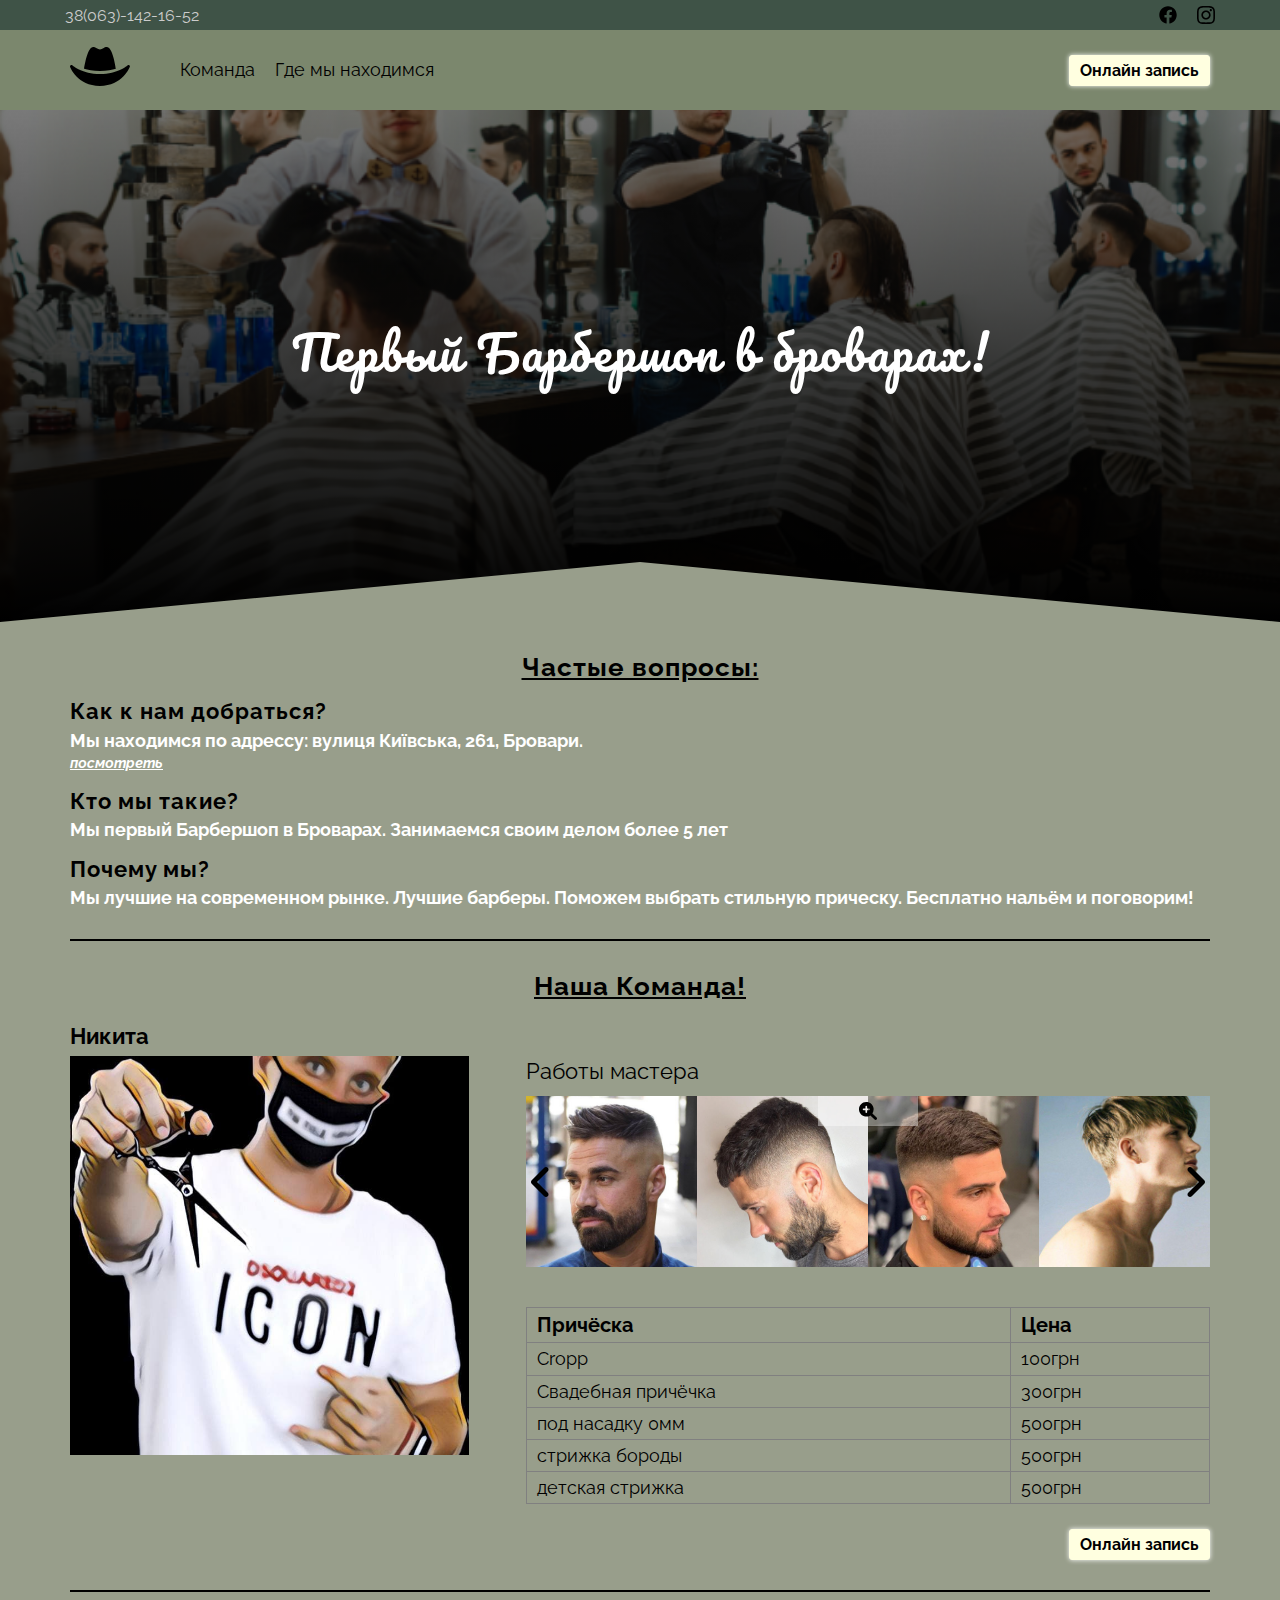
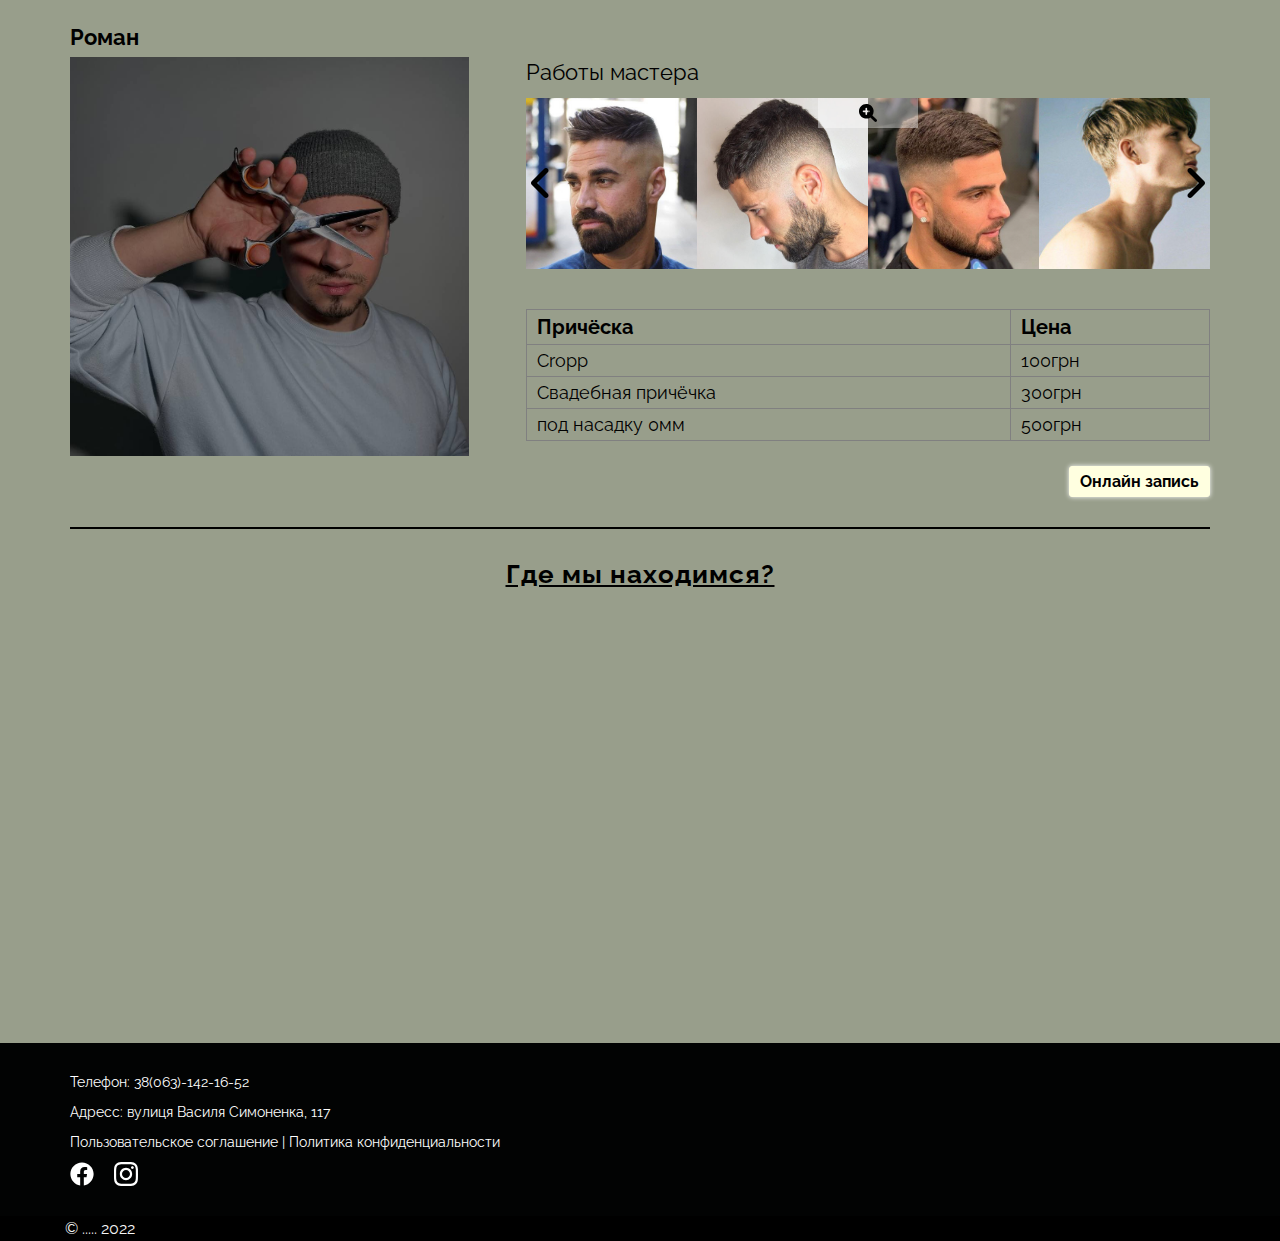
==== index.html @ 124d281d "first commit" ====
<!DOCTYPE html>
<html lang="en">

<head>
    <meta charset="UTF-8">
    <meta http-equiv="X-UA-Compatible" content="IE=edge">
    <meta name="viewport" content="width=device-width, initial-scale=1.0">
    <link rel="stylesheet" href="css/styles.css">
    <link rel="stylesheet" href="css/jquery.magnific-popup.css">
    <title>Art.Barbershop</title>

    <link rel="apple-touch-icon" sizes="180x180" href="./apple-touch-icon.png">
    <link rel="icon" type="image/png" sizes="32x32" href="./favicon-32x32.png">
    <link rel="icon" type="image/png" sizes="16x16" href="./favicon-16x16.png">
    <link rel="manifest" href="./site.webmanifest">
    <link rel="mask-icon" href="./safari-pinned-tab.svg" color="#5bbad5">
    <meta name="msapplication-TileColor" content="#da532c">
    <meta name="theme-color" content="#ffffff">

</head>

<body>
    <div class="header__contacts">
        <div class="header__contacts-wrapper">

            <a class="tel__data"></a>

            <div class="header__socials">
                <a href="">
                    <svg xmlns="http://www.w3.org/2000/svg" viewBox="0 0 512 512"><!--! Font Awesome Pro 6.0.0 by @fontawesome - https://fontawesome.com License - https://fontawesome.com/license (Commercial License) Copyright 2022 Fonticons, Inc. --><path d="M504 256C504 119 393 8 256 8S8 119 8 256c0 123.78 90.69 226.38 209.25 245V327.69h-63V256h63v-54.64c0-62.15 37-96.48 93.67-96.48 27.14 0 55.52 4.84 55.52 4.84v61h-31.28c-30.8 0-40.41 19.12-40.41 38.73V256h68.78l-11 71.69h-57.78V501C413.31 482.38 504 379.78 504 256z"/></svg>
                </a>
                <a href="https://www.instagram.com/art.barbersh0p/">
                    <svg xmlns="http://www.w3.org/2000/svg" width="24" height="24" viewBox="0 0 24 24"><path d="M12 2.163c3.204 0 3.584.012 4.85.07 3.252.148 4.771 1.691 4.919 4.919.058 1.265.069 1.645.069 4.849 0 3.205-.012 3.584-.069 4.849-.149 3.225-1.664 4.771-4.919 4.919-1.266.058-1.644.07-4.85.07-3.204 0-3.584-.012-4.849-.07-3.26-.149-4.771-1.699-4.919-4.92-.058-1.265-.07-1.644-.07-4.849 0-3.204.013-3.583.07-4.849.149-3.227 1.664-4.771 4.919-4.919 1.266-.057 1.645-.069 4.849-.069zm0-2.163c-3.259 0-3.667.014-4.947.072-4.358.2-6.78 2.618-6.98 6.98-.059 1.281-.073 1.689-.073 4.948 0 3.259.014 3.668.072 4.948.2 4.358 2.618 6.78 6.98 6.98 1.281.058 1.689.072 4.948.072 3.259 0 3.668-.014 4.948-.072 4.354-.2 6.782-2.618 6.979-6.98.059-1.28.073-1.689.073-4.948 0-3.259-.014-3.667-.072-4.947-.196-4.354-2.617-6.78-6.979-6.98-1.281-.059-1.69-.073-4.949-.073zm0 5.838c-3.403 0-6.162 2.759-6.162 6.162s2.759 6.163 6.162 6.163 6.162-2.759 6.162-6.163c0-3.403-2.759-6.162-6.162-6.162zm0 10.162c-2.209 0-4-1.79-4-4 0-2.209 1.791-4 4-4s4 1.791 4 4c0 2.21-1.791 4-4 4zm6.406-11.845c-.796 0-1.441.645-1.441 1.44s.645 1.44 1.441 1.44c.795 0 1.439-.645 1.439-1.44s-.644-1.44-1.439-1.44z"/></svg>
                </a>
            </div>
        </div>
    </div>
    <header class="header">
        <div class="header__wrapper container">
            <a class="header__logo" href="#top">
                <svg xmlns="http://www.w3.org/2000/svg" viewBox="0 0 640 512">
    <!--! Font Awesome Pro 6.0.0 by @fontawesome - https://fontawesome.com License - https://fontawesome.com/license (Commercial License) Copyright 2022 Fonticons, Inc. -->
    <path d="M489.1 264.9C480.5 207.5 450.5 32 392.3 32c-14 0-26.58 5.875-37.08 14c-20.75 15.87-49.62 15.87-70.5 0C274.2 38 261.7 32 247.7 32c-58.25 0-88.27 175.5-97.77 232.9C188.7 277.5 243.7 288 319.1 288S451.2 277.5 489.1 264.9zM632.9 227.7c-6.125-4.125-14.2-3.51-19.7 1.49c-1 .875-101.3 90.77-293.1 90.77c-190.9 0-292.2-89.99-293.2-90.86c-5.5-4.875-13.71-5.508-19.71-1.383c-6.125 4.125-8.587 11.89-6.087 18.77C1.749 248.5 78.37 448 319.1 448s318.2-199.5 318.1-201.5C641.5 239.6 639 231.9 632.9 227.7z" />
</svg>
            </a>
            <div class="header__burger">
                <span></span>
                <span></span>
                <span></span>
            </div>
            <div class="header__menu">
                <ul class="header__list">
                    <li><a class="header__link" href="#team">Команда</a></li>
                    <li><a class="header__link" href="#where">Где мы находимся</a></li>
                </div>
                </ul>
            <div class="header__button">
                <a href="https://b160618.yclients.com/company/166178/menu?o=" class="book">Онлайн запись</a> 
            </div>
        </div>
    </header>
    <main class="main">

        <section id="top" class="hero">
            <h1 class="main-title">Первый Барбершоп в броварах!
            </h1>

            <div class="triangle"> </div>
        </section>

        <div class="content container">

            <section class="info">
                    <div class="title">Частые вопросы:</div>
                    
                    <span class="info__item">
                        <h2>Как к нам добраться?</h2>
                        <h3>Мы находимся по адрессу: вулиця Київська, 261, Бровари.<br><a href="#where">посмотреть</a></h3>
                    </span> 

                    <span class="info__item">
                        <h2>Кто мы такие?</h2>
                        <h3>Мы первый Барбершоп в Броварах. Занимаемся своим делом более 5 лет</h3>
                    </span>

                    <span class="info__item">
                        <h2>Почему мы?</h2>
                        <h3>Мы лучшие на современном рынке. Лучшие барберы. Поможем выбрать стильную прическу. Бесплатно нальём и поговорим!</h3>
                    </span>

            </section>
            
            <section id="team" class="service">
                <div class="title">Наша Команда!</div>
                <div class="service__wrapper">

                    <div class="staff">
                        <div class="staff__name">Никита</div>
                        <div class="staff__info">
                            <div class="staff__photo">
                                <img src="img/staff/staff2/staff2.jpg" alt="">
                            </div>    

                            <div class="staff__flexwrap">

                                <div class="slider" >
                                    <div class="slider__title">
                                        Работы мастера
                                    </div>
                                    <div class="slider__wrapper">

                                        <div class="slider__content">
            
                                            <div class="slider__item">
                                                <div class="slider__img">
                                                    <img src="img/staff/staff1/port/p1.jpg" alt="">
                                                </div>
                                            </div>
                                            <div class="slider__item">
                                                <div class="slider__img">
                                                    <img src="img/staff/staff1/port/p2.jpg" alt="">
                                                </div>
                                            </div>
                                            <div class="slider__item">
                                                <div class="slider__img">
                                                    <img src="img/staff/staff1/port/p3.jpg" alt="">
                                                </div>
                                            </div>
                                            <div class="slider__item">
                                                <div class="slider__img">
                                                    <img src="img/staff/staff1/port/p4.jpg" alt="">
                                                </div>
                                            </div>
                                            <div class="slider__item">
                                                <div class="slider__img">
                                                    <img src="img/staff/staff1/port/p5.jpg" alt="">
                                                </div>
                                            </div>
                                            <div class="slider__item">
                                                <div class="slider__img">
                                                    <img src="img/staff/staff1/port/p6.jpg" alt="">
                                                </div>
                                            </div>
                                            
                                        </div>
                                      
                                        
                                        <div class="img__toShow">
                                            <a class="img-popup1" href="img/staff/staff1/port/p2.jpg" alt=""> 
                                            <a class="img-popup1" href="img/staff/staff1/port/p3.jpg" alt=""> 
                                            <a class="img-popup1" href="img/staff/staff1/port/p4.jpg" alt=""> 
                                            <a class="img-popup1" href="img/staff/staff1/port/p5.jpg" alt=""> 
                                            <a class="img-popup1" href="img/staff/staff1/port/p6.jpg" alt="">
                                            <a class="image-plus img-popup1" href="img/staff/staff1/port/p1.jpg">
                                                <svg xmlns="http://www.w3.org/2000/svg" viewBox="0 0 512 512"><path d="M500.3 443.7l-119.7-119.7c27.22-40.41 40.65-90.9 33.46-144.7c-12.23-91.55-87.28-166-178.9-177.6c-136.2-17.24-250.7 97.28-233.4 233.4c11.6 91.64 86.07 166.7 177.6 178.9c53.81 7.191 104.3-6.235 144.7-33.46l119.7 119.7c15.62 15.62 40.95 15.62 56.57 .0003C515.9 484.7 515.9 459.3 500.3 443.7zM288 232H231.1V288c0 13.26-10.74 24-23.1 24C194.7 312 184 301.3 184 288V232H127.1C114.7 232 104 221.3 104 208s10.74-24 23.1-24H184V128c0-13.26 10.74-24 23.1-24S231.1 114.7 231.1 128v56h56C301.3 184 312 194.7 312 208S301.3 232 288 232z"/></svg>
                                            </a>
                                        </div>
                                    </div>

                                </div>

                                <table border="1" class="staff__price">
                                    <tr>
                                        <th>Причёска</th>
                                        <th>Цена</th>
                                    </tr>
                                    <tr>
                                        <td>Cropp</td><td>100грн</td>
                                    </tr>
                                    <tr>
                                        <td>Свадебная причёчка</td><td>300грн</td>
                                    </tr>
                                    <tr>
                                        <td>под насадку 0мм</td><td>500грн</td>
                                    </tr>
                                    <tr>
                                        <td>стрижка бороды</td><td>500грн</td>
                                    </tr>
                                    <tr>
                                        <td>детская стрижка</td><td>500грн</td>
                                    </tr>
               
                                </table>

                                <div class="staff__book">
                                    <a href="https://b160618.yclients.com/company/166178/menu?o=" class="book">Онлайн запись</a>
                                </div>
                            </div>

                        </div>
                        
                    </div>

                    <div class="staff">
                        <div class="staff__name">Роман</div>
                        <div class="staff__info">
                            <div class="staff__photo">
                                <img src="img/staff/staff1/staff1.jpg" alt="">
                            </div>    

                            <div class="staff__flexwrap">

                                <div class="slider" >
                                    <div class="slider__title">
                                        Работы мастера
                                    </div>
                                    <div class="slider__wrapper">
                                        <div class="slider__content">
            
                                            <div class="slider__item">
                                                <div class="slider__img">
                                                    <img src="img/staff/staff1/port/p1.jpg" alt="">
                                                </div>
                                            </div>
                                            <div class="slider__item">
                                                <div class="slider__img">
                                                    <img src="img/staff/staff1/port/p2.jpg" alt="">
                                                </div>
                                            </div>
                                            <div class="slider__item">
                                                <div class="slider__img">
                                                    <img src="img/staff/staff1/port/p3.jpg" alt="">
                                                </div>
                                            </div>
                                            <div class="slider__item">
                                                <div class="slider__img">
                                                    <img src="img/staff/staff1/port/p4.jpg" alt="">
                                                </div>
                                            </div>
                                            <div class="slider__item">
                                                <div class="slider__img">
                                                    <img src="img/staff/staff1/port/p5.jpg" alt="">
                                                </div>
                                            </div>
                                            <div class="slider__item">
                                                <div class="slider__img">
                                                    <img src="img/staff/staff1/port/p6.jpg" alt="">
                                                </div>
                                            </div>
                                            
                                        </div>
                                      
                                        
                                        <div class="img__toShow">
                                            <a class="img-popup1" href="img/staff/staff1/port/p2.jpg" alt=""> 
                                            <a class="img-popup1" href="img/staff/staff1/port/p3.jpg" alt=""> 
                                            <a class="img-popup1" href="img/staff/staff1/port/p4.jpg" alt=""> 
                                             <a class="img-popup1" href="img/staff/staff1/port/p5.jpg" alt=""> 
                                            <a class="img-popup1" href="img/staff/staff1/port/p6.jpg" alt="">
                                            <a class="image-plus img-popup1" href="img/staff/staff1/port/p1.jpg">
                                                <svg xmlns="http://www.w3.org/2000/svg" viewBox="0 0 512 512"><path d="M500.3 443.7l-119.7-119.7c27.22-40.41 40.65-90.9 33.46-144.7c-12.23-91.55-87.28-166-178.9-177.6c-136.2-17.24-250.7 97.28-233.4 233.4c11.6 91.64 86.07 166.7 177.6 178.9c53.81 7.191 104.3-6.235 144.7-33.46l119.7 119.7c15.62 15.62 40.95 15.62 56.57 .0003C515.9 484.7 515.9 459.3 500.3 443.7zM288 232H231.1V288c0 13.26-10.74 24-23.1 24C194.7 312 184 301.3 184 288V232H127.1C114.7 232 104 221.3 104 208s10.74-24 23.1-24H184V128c0-13.26 10.74-24 23.1-24S231.1 114.7 231.1 128v56h56C301.3 184 312 194.7 312 208S301.3 232 288 232z"/></svg>
                                            </a>
                                        </div>
                                    </div>

                                </div>

                                <table border="1" class="staff__price">
                                    <tr>
                                        <th>Причёска</th>
                                        <th>Цена</th>
                                    </tr>
                                    <tr>
                                        <td>Cropp</td><td>100грн</td>
                                    </tr>
                                    <tr>
                                        <td>Свадебная причёчка</td><td>300грн</td>
                                    </tr>
                                    <tr>
                                        <td>под насадку 0мм</td><td>500грн</td>
                                    </tr>
               
                                </table>

                                <div class="staff__book">
                                    <a href="https://b160618.yclients.com/company/166178/menu?o=" class="book">Онлайн запись</a>
                                </div>
                            </div>

                        </div>
                        
                    </div>
                    
                </div>
            </section>

            <section id="where" class="where">
                <div class="title">Где мы находимся?</div>
                <iframe class="map" width="600" referrerpolicy="no-referrer-when-downgrade" <iframe src="https://www.google.com/maps/embed?pb=!1m18!1m12!1m3!1d4266.232907486166!2d30.784558603222465!3d50.520827360868765!2m3!1f0!2f0!3f0!3m2!1i1024!2i768!4f13.1!3m3!1m2!1s0x40d4d975141e07f9%3A0xaba0623f4d56b427!2z0YPQuy4g0KHQuNC80L7QvdC10L3QutCwLCAxMTcsINCR0YDQvtCy0LDRgNGLLCDQmtC40LXQstGB0LrQsNGPINC-0LHQu9Cw0YHRgtGMLCAwNzQwMA!5e0!3m2!1sru!2sua!4v1654946961502!5m2!1sru!2sua"></iframe>
            </section>
      
        </div>
    </main>
    <footer class="footer">
        <div class="container footer__wrapper">
            <p>Телефон: <a class="tel__data"></a></p>
            <p>Адресс: вулиця Василя Симоненка, 117</p>
            <p><a href="">Пользовательское соглашение</a> | <a href="">Политика конфиденциальности</a></p>
            <div class="footer__socials">
                <a href="">
                    <svg xmlns="http://www.w3.org/2000/svg" viewBox="0 0 512 512"><path d="M504 256C504 119 393 8 256 8S8 119 8 256c0 123.78 90.69 226.38 209.25 245V327.69h-63V256h63v-54.64c0-62.15 37-96.48 93.67-96.48 27.14 0 55.52 4.84 55.52 4.84v61h-31.28c-30.8 0-40.41 19.12-40.41 38.73V256h68.78l-11 71.69h-57.78V501C413.31 482.38 504 379.78 504 256z"/></svg>
                </a>
                <a href="https://www.instagram.com/art.barbersh0p/">
                    <svg xmlns="http://www.w3.org/2000/svg" width="24" height="24" viewBox="0 0 24 24"><path d="M12 2.163c3.204 0 3.584.012 4.85.07 3.252.148 4.771 1.691 4.919 4.919.058 1.265.069 1.645.069 4.849 0 3.205-.012 3.584-.069 4.849-.149 3.225-1.664 4.771-4.919 4.919-1.266.058-1.644.07-4.85.07-3.204 0-3.584-.012-4.849-.07-3.26-.149-4.771-1.699-4.919-4.92-.058-1.265-.07-1.644-.07-4.849 0-3.204.013-3.583.07-4.849.149-3.227 1.664-4.771 4.919-4.919 1.266-.057 1.645-.069 4.849-.069zm0-2.163c-3.259 0-3.667.014-4.947.072-4.358.2-6.78 2.618-6.98 6.98-.059 1.281-.073 1.689-.073 4.948 0 3.259.014 3.668.072 4.948.2 4.358 2.618 6.78 6.98 6.98 1.281.058 1.689.072 4.948.072 3.259 0 3.668-.014 4.948-.072 4.354-.2 6.782-2.618 6.979-6.98.059-1.28.073-1.689.073-4.948 0-3.259-.014-3.667-.072-4.947-.196-4.354-2.617-6.78-6.979-6.98-1.281-.059-1.69-.073-4.949-.073zm0 5.838c-3.403 0-6.162 2.759-6.162 6.162s2.759 6.163 6.162 6.163 6.162-2.759 6.162-6.163c0-3.403-2.759-6.162-6.162-6.162zm0 10.162c-2.209 0-4-1.79-4-4 0-2.209 1.791-4 4-4s4 1.791 4 4c0 2.21-1.791 4-4 4zm6.406-11.845c-.796 0-1.441.645-1.441 1.44s.645 1.44 1.441 1.44c.795 0 1.439-.645 1.439-1.44s-.644-1.44-1.439-1.44z"/></svg>
                </a>
            </div>
        </div>
    </footer>
    <div class="footer__copyright">
        <div class="footer__copyright-wrapper">
            <a>© ..... 2022</a>
        </div>
    </div>


    <script src="js/jquery.js"></script>
    <script src="js/jquery.mask.js"></script>
    <script src="js/jquery.magnific-popup.min.js"></script>
    <script src="js/scripts.js"></script>
    <script src="js/slick.min.js"></script>
</body>

</html>
---- css/styles.css ----
@import url(https://fonts.googleapis.com/css2?family=Raleway:ital,wght@0,400;0,500;0,600;0,700;1,400;1,500&family=Pacifico&display=swap);

* ::selection {
  background: var(--pr);
  color: black;
}

img::selection {
  background: transparent;
}

:root {
  --bg: #989e8b;
  --pr: black;
  --tt: #7b876d;
}

*,
*::before,
*::after {
  margin: 0;
  padding: 0;
  box-sizing: border-box;
  font-family: Raleway;
}

a,
a:hover {
  color: inherit;
  text-decoration: none;
}

ul,
ol {
  list-style: none;
}

.preload * {
  -webkit-transition: none !important;
  -o-transition: none !important;
  transition: none !important;
}

.container {
  padding: 0 15px;
}

.book {
  display: inline-block;
  border: 1px solid lightyellow;
  padding: 5px 10px;
  border-radius: 3px;
  font-size: 16px;
  font-weight: bold;
  background: lightyellow;
  box-shadow: 0 0 5px white;
  color: black;
  transition: all 0.2s ease-in-out;
}

.book:hover {
  box-shadow: 0 0 4px black;
  text-decoration: underline;
}

body {
  background: var(--bg);
  color: var(--pr);
}

/* HEADER */ /* HEADER */ /* HEADER */ /* HEADER */ /* HEADER */ /* HEADER */ /* HEADER */ /* HEADER */ /* HEADER */ /* HEADER */ /* HEADER */

.header__contacts {
  position: fixed;
  width: 100%;
  height: 25px;
  padding: 0 5px;

  top: 0;
  left: 0;
  background: #3f5347;
  color: #ccc;
  font-size: 16px;
  z-index: 3;
}

.header__contacts-wrapper {
  display: flex;
  height: 100%;
  align-items: center;
  justify-content: space-between;
}

.header__socials {
  display: flex;
  align-items: center;
  margin-left: auto;
}
.header__socials > *:not(:last-child) {
  margin-right: 20px;
}
.header__socials a {
  display: flex;
}
.header__socials svg {
  fill: var(--pr);
  width: 18px;
  height: 18px;
}

.header {
  position: fixed;
  width: 100%;
  height: 60px;
  top: 25px;
  left: 0;
  background: var(--tt);
  z-index: 2;
}
.header__wrapper {
  display: flex;
  position: relative;
  height: 100%;
  align-items: center;
}

/* header   logo */
.header__logo {
  z-index: 1;
  width: 60px;
}
.header__logo svg {
  transition: all 0.3s 0.2s;
}
.header__logo.burger-active svg {
  fill: var(--pr);
}

/* header   nav */

.header__list {
  padding: 50px 20px;
  display: flex;
  flex-direction: column;
  font-size: 18px;
}
.header__list li {
  margin-bottom: 10px;
}
.header__list li:not(:last-child) {
  margin-right: 10px;
}
.header__link {
  display: inline-block;
  margin-right: 10px;
  color: var(--pr);
}
.header__link:hover::after {
  width: 100%;
}
.header__link::after {
  content: "";
  display: block;
  width: 0;
  height: 1px;
  background-color: #000;
  -webkit-transition: all 0.2s ease 0s;
  -o-transition: all 0.2s ease 0s;
  transition: all 0.2s ease 0s;
}

/* header    burger */

.header__burger {
  display: -webkit-box;
  display: -ms-flexbox;
  display: flex;
  position: absolute;
  width: 36px;
  height: 36px;
  right: 10px;
  -webkit-box-pack: center;
  -ms-flex-pack: center;
  justify-content: center;
  -webkit-box-align: center;
  -ms-flex-align: center;
  align-items: center;
  -webkit-box-shadow: 0 0 3px rgba(0, 0, 0, 0.3);
  box-shadow: 0 0 3px rgba(0, 0, 0, 0.3);
  border-radius: 10px;
  background-color: rgba(0, 0, 0, 0.2);
  cursor: pointer;
  overflow: hidden;
  z-index: 3;
}
.header__burger span {
  position: absolute;
  width: 28px;
  height: 3px;
  background-color: #fff;
  border-radius: 4px;
  -webkit-transition: all 0.3s ease 0s;
  -o-transition: all 0.3s ease 0s;
  transition: all 0.3s ease 0s;
  left: 5px;
}
.header__burger span:nth-child(1) {
  -webkit-transform: translateY(-10px);
  -ms-transform: translateY(-10px);
  transform: translateY(-10px);
  width: 20px;
  left: 5px;
}
.header__burger.burger-active span:nth-child(1) {
  width: 35px;
  left: 1px;
  -webkit-transform: translateY(0) rotate(45deg);
  -ms-transform: translateY(0) rotate(45deg);
  transform: translateY(0) rotate(45deg);
  -webkit-transition-delay: 125ms;
  -o-transition-delay: 125ms;
  transition-delay: 125ms;
}
.header__burger span:nth-child(2) {
  -webkit-transform: translateY(10px);
  -ms-transform: translateY(10px);
  transform: translateY(10px);
  width: 15px;
  left: 5px;
}
.header__burger.burger-active span:nth-child(2) {
  width: 35px;
  -webkit-transform: translateY(0) rotate(315deg);
  -ms-transform: translateY(0) rotate(315deg);
  transform: translateY(0) rotate(315deg);
  -webkit-transition-delay: 0.25s;
  -o-transition-delay: 0.25s;
  transition-delay: 0.25s;
  left: 1px;
}
.header__burger.burger-active span:nth-child(3) {
  -webkit-transform: translateX(60px);
  -ms-transform: translateX(60px);
  transform: translateX(60px);
}
.header__menu {
  position: fixed;
  top: 0;
  left: -100%;
  width: 100%;
  height: 100%;
  background: var(--tt);
  padding: 60px 0 20px 0;
  -webkit-transition: all 0.3s ease 0.1s;
  -o-transition: all 0.3s ease 0.1s;
  transition: all 0.3s ease 0.1s;
}
.header__menu.burger-active {
  left: 0;
  overflow-y: auto;
}

/* header    button */
.header__button {
  z-index: 1;
  margin: 0 50px 0 auto;
}

/* main */ /* main */ /* main */ /* main */ /* main */ /* main */ /* main */ /* main */ /* main */ /* main */ /* main */

.main {
  margin-top: 85px;
}

/* Hero */ /* Hero */ /* Hero */ /* Hero */ /* Hero */ /* Hero */ /* Hero */ /* Hero */ /* Hero */ /* Hero */ /* Hero */

.hero {
  display: flex;
  position: relative;
  width: 100%;
  height: 50.78125vw;
  align-items: center;
  justify-content: center;

  background: linear-gradient(rgba(0, 0, 0, 0.2), rgba(0, 0, 0, 1.7)),
    url("../img/background-hd.png");
  background: -webkit-linear-gradient(rgba(0, 0, 0, 0.2), rgba(0, 0, 0, 1.7)),
    url("../img/background-hd.png");
  background-size: cover;

  -webkit-background-size: cover;
  -moz-background-size: cover;
  -o-background-size: cover;
  background-repeat: no-repeat;
  background-position: center center;

  text-align: center;
  vertical-align: middle;

  transform: translate3d(0, 0, 0);
  -webkit-transform: translate3d(0, 0, 0);
  -moz-transform: unset;
}

.main-title {
  vertical-align: middle;
  color: white;
  font-family: Pacifico;
  letter-spacing: 1px;
  font-weight: normal;
  margin-bottom: 30px;
}

.triangle {
  position: absolute;
  width: 0;
  height: 0;
  bottom: 0;
  left: 0;
  border: 0 solid transparent;
  border-bottom: 15px solid white;
  border-bottom-color: var(--bg);
}

/* info */ /* info */ /* info */ /* info */ /* info */ /* info */ /* info */ /* info */ /* info */ /* info */

.info {
  padding: 30px 0;
  line-height: 1.2;
  border-bottom: 2px solid #000;
}
.info .title {
  margin-bottom: 15px;
}

.info__item:not(:last-child) {
  display: inline-block;
  margin-bottom: 15px;
}

.info__item h2 {
  font-size: 22px;
  letter-spacing: 1px;
}
.info__item h3 {
  margin-top: 5px;
  font-size: 18px;
  color: white;
}
.info__item a {
  text-decoration: underline;
  font-size: 14px;
  font-style: italic;
}

/* service */ /* service */ /* service */ /* service */ /* service */ /* service */ /* service */ /* service */

.service {
  padding: 30px 0;
  border-bottom: 2px solid var(--pr);
}
.title {
  font-size: 26px;
  font-weight: bold;
  letter-spacing: 1px;
  text-align: center;
  text-decoration: underline;
}
.service__wrapper {
  margin-top: 20px;
}

/* service   staff */
.staff {
  display: flex;
  flex-direction: column;
}
.staff:not(:last-child) {
  padding-bottom: 30px;
  border-bottom: 2px solid var(--pr);
}
.staff:not(:first-child) {
  padding-top: 30px;
}

.staff__name {
  margin-bottom: 4px;
  font-size: 18px;
  font-weight: bold;
  line-height: 1.4;
}
.staff__info {
  display: flex;
  flex-direction: column;
}
.staff__photo {
  display: block;
  position: relative;
  overflow: hidden;
  width: 100%;
  height: 0;
  padding-bottom: 100%;
}
.staff__photo img {
  position: absolute;
  top: 0;
  left: 0;
  width: 100%;
  height: 100%;
  object-fit: cover;
}

.staff__price {
  margin: 15px 0 25px;
  width: 100%;
  line-height: 1.4;
  border-collapse: collapse;
}

td,
th {
  padding: 3px 10px;
}

th {
  text-align: left;
  font-size: 18px;
}

/* staff   button */

.staff__book {
  display: flex;
  justify-content: flex-end;
}

/* slider  */

.slider {
  margin-top: 20px;
}
.slider__title {
  display: inline-block;
  line-height: 1.4;
  margin-bottom: 5px;
}
.slider__wrapper {
  position: relative;
}
.img__toShow {
  position: absolute;
  width: 100%;
  top: 0;
}
.image-plus {
  display: flex;
  position: absolute;
  width: 80px;
  height: 30px;
  justify-content: center;
  align-items: center;
  top: 0;
  right: 0;
  color: darkred;
  background: rgba(255, 255, 255, 0.4);
}
.image-plus svg {
  width: 18px;
}

.slider__img {
  display: block;
  position: relative;
  overflow: hidden;
  width: 100%;
  padding-bottom: 100%;
}
.slider__img img {
  position: absolute;
  top: 0;
  left: 0;
  width: 100%;
  height: 100%;
  object-fit: cover;
}

.slider__content {
  position: relative;
}
.slick-list {
  overflow: hidden;
}
.slick-track {
  display: flex;
}

.slider .slick-arrow {
  position: absolute;
  border: none;
  top: 50%;
  transform: translateY(-50%);
  font-size: 0;
  z-index: 1;
}
.slider .slick-arrow.slick-prev {
  left: 5px;
  width: 20px;
  height: 40px;
  background: url("../img/angle.svg") 0 0 / 100% no-repeat;
}
.slider .slick-arrow.slick-next {
  right: 5px;
  width: 20px;
  height: 40px;
  background: url("../img/angle-right.svg") 0 0 / 100% no-repeat;
}

/* map */ /* map */ /* map */ /* map */ /* map */ /* map */ /* map */ /* map */ /* map */ /* map */ /* map */

.where {
  padding-top: 30px;
  padding-bottom: 30px;
}
.map {
  margin-top: 20px;
  width: 100%;
  height: 200px;
  border: none;
}

/* footer */

.footer {
  background: #020303;
  padding: 30px 0;
  color: white;
  line-height: 1.4;
  font-size: 14px;
}
.footer__wrapper > *:not(:last-child) {
  margin-bottom: 10px;
}

.footer__socials {
  display: flex;
  align-items: flex-start;
}

.footer__socials > *:not(:last-child) {
  margin-right: 20px;
}

.footer__socials a {
  display: flex;
  width: 24px;
}
.footer__socials svg {
  fill: white;
}

.footer__copyright {
  height: 25px;
  padding: 0 5px;
  background: #000;
  color: whitesmoke;
}
.footer__copyright-wrapper {
  display: flex;
  height: 100%;
  align-items: center;
}

.open-book-iframe {
  min-height: 60vh;
}

@media screen and (min-width: 481px) {
  .triangle {
    border-bottom-width: 30px;
  }
  .staff__photo {
    margin: 0 auto;
    width: 400px;
    padding-bottom: 400px;
  }
}

@media screen and (min-width: 769px) {
  .container {
    max-width: 1000px;
    margin: 0 auto;
  }

  .footer__copyright-wrapper,
  .header__contacts-wrapper {
    max-width: 1000px;
    margin: 0 auto;
    padding: 0 10px;
  }

  .header__burger {
    display: none;
  }
  .header__menu {
    position: relative;
    width: auto;
    left: auto;
    padding: 0;
    top: auto;
    height: auto;
    background: transparent;
  }
  .header__list {
    flex-direction: row;
    margin-left: 50px;
    padding: 0;
  }
  .header__list li {
    margin: 0;
  }
  .header__button {
    margin-left: auto;
    margin-right: 0;
  }

  .main-title {
    font-size: 28px;
  }
  .triangle {
    border-bottom-width: 60px;
  }

  .staff__info {
    flex-direction: row;
    justify-content: space-between;
  }
  .staff__photo {
    margin: 0;
    width: 35%;
    padding-bottom: 35%;
  }
  .staff__flexwrap {
    width: 60%;
  }
  .staff__price {
    margin-top: 40px;
  }

  .slider {
    margin: 0;
  }
  .slider__title {
    margin-top: 0px;
    margin-bottom: 10px;
  }
  .image-plus {
    width: 100px;
    left: 50%;
    transform: translateX(-50%);
  }

  .map {
    height: 300px;
  }
}

@media screen and (min-width: 1025px) {
  .header__contacts-wrapper,
  .footer__copyright-wrapper,
  .container {
    max-width: 1170px;
  }

  .header__contacts {
    height: 30px;
    font-size: 16px;
  }
  .header {
    top: 30px;
    height: 80px;
  }

  .main {
    margin-top: 110px;
  }

  .main-title {
    font-size: 36px;
  }

  .title {
    font-size: 26px;
  }

  th {
    font-size: 20px;
  }
  td {
    font-size: 18px;
  }

  .slider__title,
  .staff__name {
    font-size: 22px;
  }

  .map {
    height: 400px;
  }
}

@media screen and (min-width: 1201px) {
  .container {
    max-width: 1170px;
    margin: 0 auto;
  }
  .hero {
    height: 40vw;
  }
  .main-title {
    font-size: 48px;
  }
}
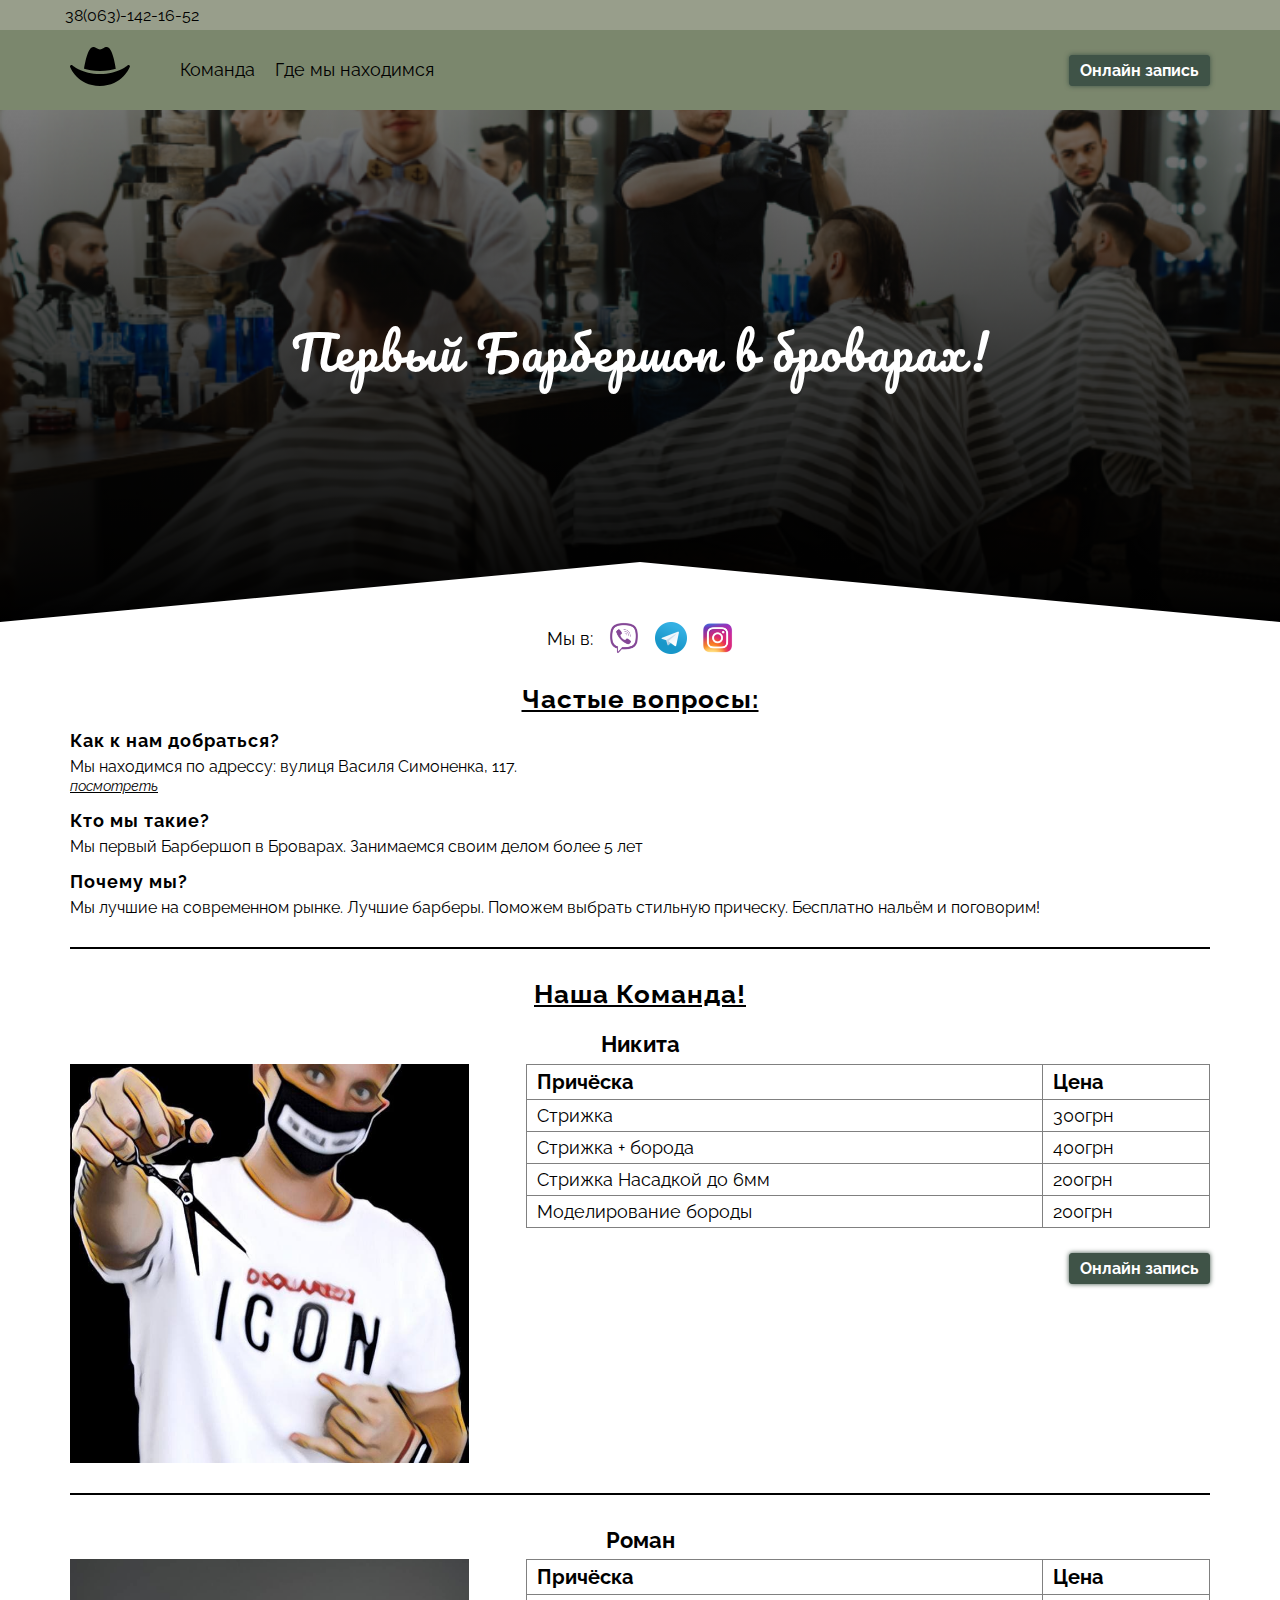
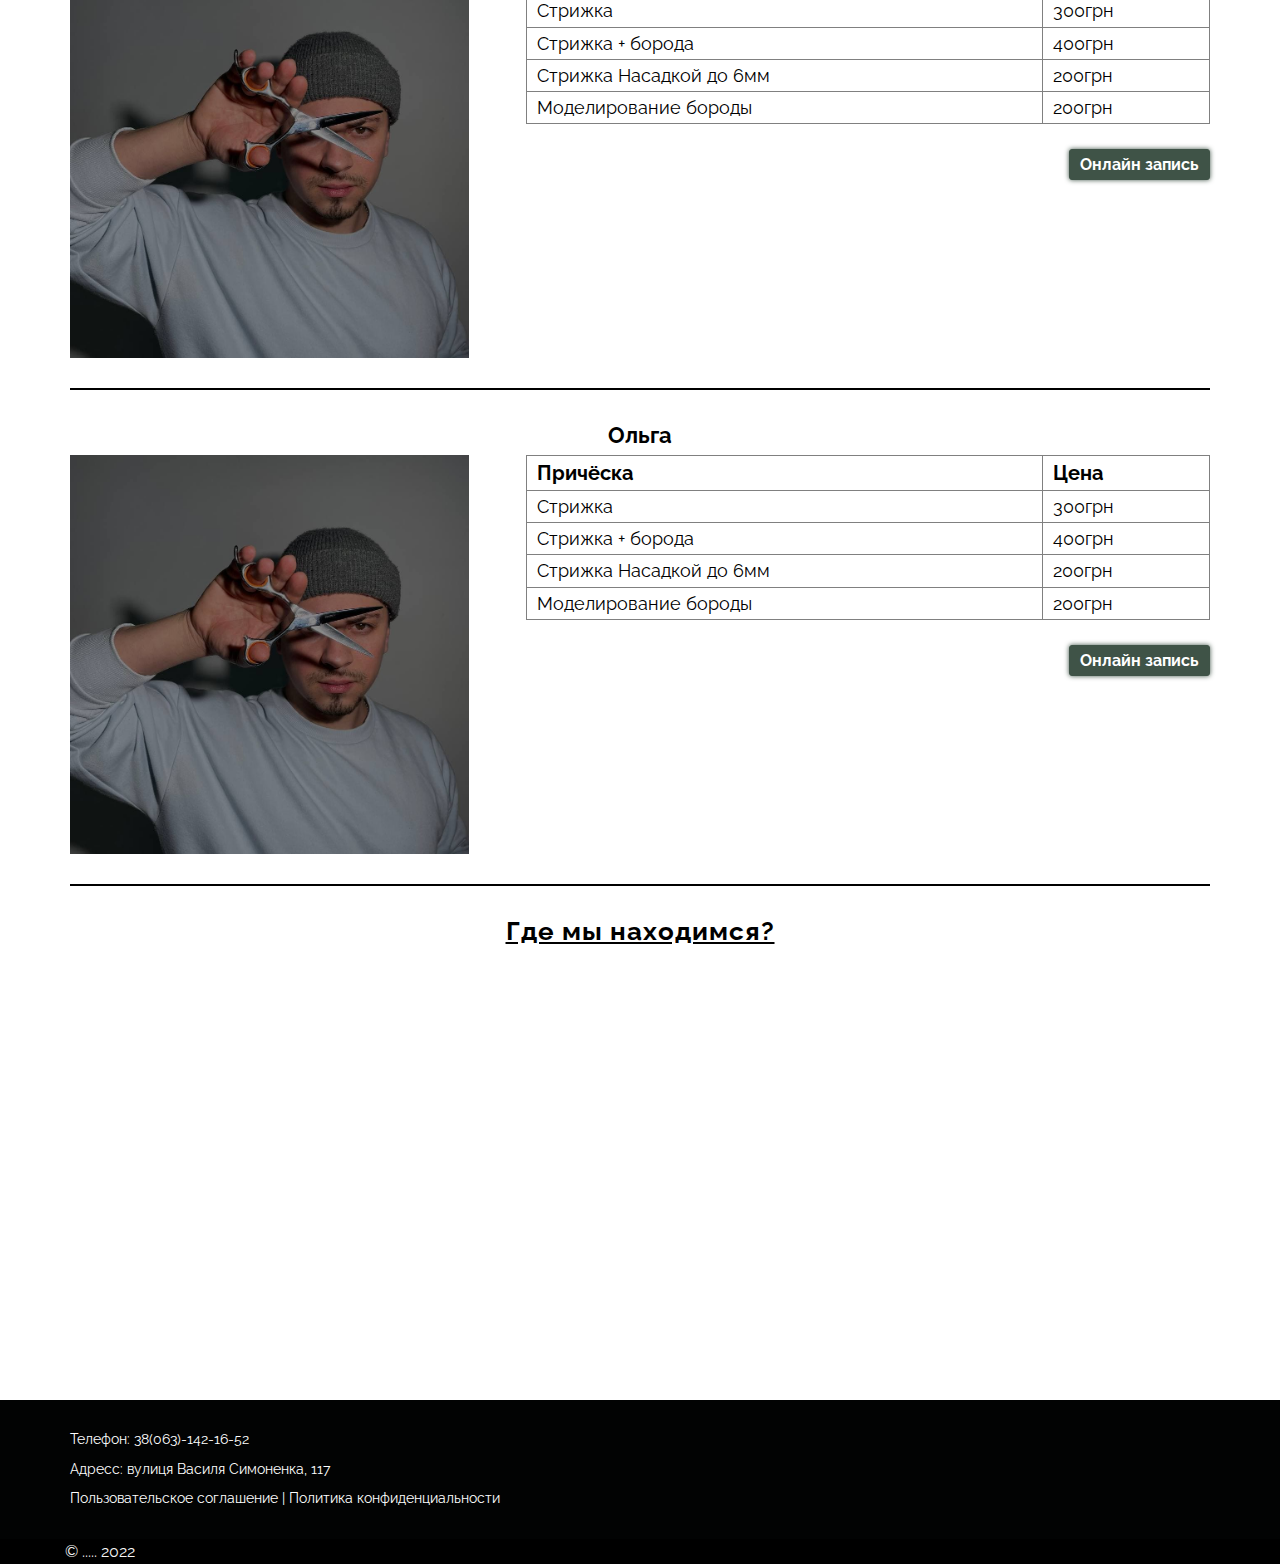
==== commit fdf37f52: "Second commit" ====
--- a/index.html
+++ b/index.html
@@ -25,14 +25,7 @@
 
             <a class="tel__data"></a>
 
-            <div class="header__socials">
-                <a href="">
-                    <svg xmlns="http://www.w3.org/2000/svg" viewBox="0 0 512 512"><!--! Font Awesome Pro 6.0.0 by @fontawesome - https://fontawesome.com License - https://fontawesome.com/license (Commercial License) Copyright 2022 Fonticons, Inc. --><path d="M504 256C504 119 393 8 256 8S8 119 8 256c0 123.78 90.69 226.38 209.25 245V327.69h-63V256h63v-54.64c0-62.15 37-96.48 93.67-96.48 27.14 0 55.52 4.84 55.52 4.84v61h-31.28c-30.8 0-40.41 19.12-40.41 38.73V256h68.78l-11 71.69h-57.78V501C413.31 482.38 504 379.78 504 256z"/></svg>
-                </a>
-                <a href="https://www.instagram.com/art.barbersh0p/">
-                    <svg xmlns="http://www.w3.org/2000/svg" width="24" height="24" viewBox="0 0 24 24"><path d="M12 2.163c3.204 0 3.584.012 4.85.07 3.252.148 4.771 1.691 4.919 4.919.058 1.265.069 1.645.069 4.849 0 3.205-.012 3.584-.069 4.849-.149 3.225-1.664 4.771-4.919 4.919-1.266.058-1.644.07-4.85.07-3.204 0-3.584-.012-4.849-.07-3.26-.149-4.771-1.699-4.919-4.92-.058-1.265-.07-1.644-.07-4.849 0-3.204.013-3.583.07-4.849.149-3.227 1.664-4.771 4.919-4.919 1.266-.057 1.645-.069 4.849-.069zm0-2.163c-3.259 0-3.667.014-4.947.072-4.358.2-6.78 2.618-6.98 6.98-.059 1.281-.073 1.689-.073 4.948 0 3.259.014 3.668.072 4.948.2 4.358 2.618 6.78 6.98 6.98 1.281.058 1.689.072 4.948.072 3.259 0 3.668-.014 4.948-.072 4.354-.2 6.782-2.618 6.979-6.98.059-1.28.073-1.689.073-4.948 0-3.259-.014-3.667-.072-4.947-.196-4.354-2.617-6.78-6.979-6.98-1.281-.059-1.69-.073-4.949-.073zm0 5.838c-3.403 0-6.162 2.759-6.162 6.162s2.759 6.163 6.162 6.163 6.162-2.759 6.162-6.163c0-3.403-2.759-6.162-6.162-6.162zm0 10.162c-2.209 0-4-1.79-4-4 0-2.209 1.791-4 4-4s4 1.791 4 4c0 2.21-1.791 4-4 4zm6.406-11.845c-.796 0-1.441.645-1.441 1.44s.645 1.44 1.441 1.44c.795 0 1.439-.645 1.439-1.44s-.644-1.44-1.439-1.44z"/></svg>
-                </a>
-            </div>
+         
         </div>
     </div>
     <header class="header">
@@ -70,12 +63,28 @@
 
         <div class="content container">
 
+
+            <section class="links">
+                Мы в: 
+                <div class="links__list">
+                    <a href="viber://chat?number=%2B380631421652">
+                        <img src="img/viber-logo.png">
+                    </a>
+                    <a href="viber://chat?number=%2B380631421652">
+                        <img src="img/telegram-logo.png">
+                    </a>
+                    <a href="https://www.instagram.com/art.barbersh0p/">
+                        <img src="img/instagram-logo.png">
+                    </a>
+                </div>
+            </section>
+
             <section class="info">
                     <div class="title">Частые вопросы:</div>
                     
                     <span class="info__item">
                         <h2>Как к нам добраться?</h2>
-                        <h3>Мы находимся по адрессу: вулиця Київська, 261, Бровари.<br><a href="#where">посмотреть</a></h3>
+                        <h3>Мы находимся по адрессу: вулиця Василя Симоненка, 117.<br><a href="#where">посмотреть</a></h3>
                     </span> 
 
                     <span class="info__item">
@@ -103,7 +112,7 @@
 
                             <div class="staff__flexwrap">
 
-                                <div class="slider" >
+                                <!-- <div class="slider" >
                                     <div class="slider__title">
                                         Работы мастера
                                     </div>
@@ -157,7 +166,7 @@
                                         </div>
                                     </div>
 
-                                </div>
+                                </div> -->
 
                                 <table border="1" class="staff__price">
                                     <tr>
@@ -165,21 +174,18 @@
                                         <th>Цена</th>
                                     </tr>
                                     <tr>
-                                        <td>Cropp</td><td>100грн</td>
-                                    </tr>
-                                    <tr>
-                                        <td>Свадебная причёчка</td><td>300грн</td>
-                                    </tr>
-                                    <tr>
-                                        <td>под насадку 0мм</td><td>500грн</td>
-                                    </tr>
-                                    <tr>
-                                        <td>стрижка бороды</td><td>500грн</td>
-                                    </tr>
-                                    <tr>
-                                        <td>детская стрижка</td><td>500грн</td>
-                                    </tr>
-               
+                                        <td>Стрижка</td><td>300грн</td>
+                                    </tr>
+                                    <tr>
+                                        <td>Стрижка + борода</td><td>400грн</td>
+                                    </tr>
+                                    <tr>
+                                        <td>Стрижка Насадкой до 6мм</td><td>200грн</td>
+                                    </tr>
+                                    <tr>
+                                        <td>Моделирование бороды</td><td>200грн</td>
+                                    </tr>
+
                                 </table>
 
                                 <div class="staff__book">
@@ -200,7 +206,7 @@
 
                             <div class="staff__flexwrap">
 
-                                <div class="slider" >
+                                <!-- <div class="slider" >
                                     <div class="slider__title">
                                         Работы мастера
                                     </div>
@@ -253,7 +259,7 @@
                                         </div>
                                     </div>
 
-                                </div>
+                                </div> -->
 
                                 <table border="1" class="staff__price">
                                     <tr>
@@ -261,15 +267,111 @@
                                         <th>Цена</th>
                                     </tr>
                                     <tr>
-                                        <td>Cropp</td><td>100грн</td>
-                                    </tr>
-                                    <tr>
-                                        <td>Свадебная причёчка</td><td>300грн</td>
-                                    </tr>
-                                    <tr>
-                                        <td>под насадку 0мм</td><td>500грн</td>
-                                    </tr>
-               
+                                        <td>Стрижка</td><td>300грн</td>
+                                    </tr>
+                                    <tr>
+                                        <td>Стрижка + борода</td><td>400грн</td>
+                                    </tr>
+                                    <tr>
+                                        <td>Стрижка Насадкой до 6мм</td><td>200грн</td>
+                                    </tr>
+                                    <tr>
+                                        <td>Моделирование бороды</td><td>200грн</td>
+                                    </tr>
+
+                                </table>
+
+                                <div class="staff__book">
+                                    <a href="https://b160618.yclients.com/company/166178/menu?o=" class="book">Онлайн запись</a>
+                                </div>
+                            </div>
+
+                        </div>
+                        
+                    </div>
+
+                    <div class="staff">
+                        <div class="staff__name">Ольга</div>
+                        <div class="staff__info">
+                            <div class="staff__photo">
+                                <img src="img/staff/staff1/staff1.jpg" alt="">
+                            </div>    
+
+                            <div class="staff__flexwrap">
+
+                                <!-- <div class="slider" >
+                                    <div class="slider__title">
+                                        Работы мастера
+                                    </div>
+                                    <div class="slider__wrapper">
+                                        <div class="slider__content">
+            
+                                            <div class="slider__item">
+                                                <div class="slider__img">
+                                                    <img src="img/staff/staff1/port/p1.jpg" alt="">
+                                                </div>
+                                            </div>
+                                            <div class="slider__item">
+                                                <div class="slider__img">
+                                                    <img src="img/staff/staff1/port/p2.jpg" alt="">
+                                                </div>
+                                            </div>
+                                            <div class="slider__item">
+                                                <div class="slider__img">
+                                                    <img src="img/staff/staff1/port/p3.jpg" alt="">
+                                                </div>
+                                            </div>
+                                            <div class="slider__item">
+                                                <div class="slider__img">
+                                                    <img src="img/staff/staff1/port/p4.jpg" alt="">
+                                                </div>
+                                            </div>
+                                            <div class="slider__item">
+                                                <div class="slider__img">
+                                                    <img src="img/staff/staff1/port/p5.jpg" alt="">
+                                                </div>
+                                            </div>
+                                            <div class="slider__item">
+                                                <div class="slider__img">
+                                                    <img src="img/staff/staff1/port/p6.jpg" alt="">
+                                                </div>
+                                            </div>
+                                            
+                                        </div>
+                                      
+                                        
+                                        <div class="img__toShow">
+                                            <a class="img-popup1" href="img/staff/staff1/port/p2.jpg" alt=""> 
+                                            <a class="img-popup1" href="img/staff/staff1/port/p3.jpg" alt=""> 
+                                            <a class="img-popup1" href="img/staff/staff1/port/p4.jpg" alt=""> 
+                                             <a class="img-popup1" href="img/staff/staff1/port/p5.jpg" alt=""> 
+                                            <a class="img-popup1" href="img/staff/staff1/port/p6.jpg" alt="">
+                                            <a class="image-plus img-popup1" href="img/staff/staff1/port/p1.jpg">
+                                                <svg xmlns="http://www.w3.org/2000/svg" viewBox="0 0 512 512"><path d="M500.3 443.7l-119.7-119.7c27.22-40.41 40.65-90.9 33.46-144.7c-12.23-91.55-87.28-166-178.9-177.6c-136.2-17.24-250.7 97.28-233.4 233.4c11.6 91.64 86.07 166.7 177.6 178.9c53.81 7.191 104.3-6.235 144.7-33.46l119.7 119.7c15.62 15.62 40.95 15.62 56.57 .0003C515.9 484.7 515.9 459.3 500.3 443.7zM288 232H231.1V288c0 13.26-10.74 24-23.1 24C194.7 312 184 301.3 184 288V232H127.1C114.7 232 104 221.3 104 208s10.74-24 23.1-24H184V128c0-13.26 10.74-24 23.1-24S231.1 114.7 231.1 128v56h56C301.3 184 312 194.7 312 208S301.3 232 288 232z"/></svg>
+                                            </a>
+                                        </div>
+                                    </div>
+
+                                </div> -->
+
+                                <table border="1" class="staff__price">
+                                    <tr>
+                                        <th>Причёска</th>
+                                        <th>Цена</th>
+                                    </tr>
+                                    <tr>
+                                        <td>Стрижка</td><td>300грн</td>
+                                    </tr>
+                                    <tr>
+                                        <td>Стрижка + борода</td><td>400грн</td>
+                                    </tr>
+                                    <tr>
+                                        <td>Стрижка Насадкой до 6мм</td><td>200грн</td>
+                                    </tr>
+                                    <tr>
+                                        <td>Моделирование бороды</td><td>200грн</td>
+                                    </tr>
+
                                 </table>
 
                                 <div class="staff__book">
@@ -296,14 +398,6 @@
             <p>Телефон: <a class="tel__data"></a></p>
             <p>Адресс: вулиця Василя Симоненка, 117</p>
             <p><a href="">Пользовательское соглашение</a> | <a href="">Политика конфиденциальности</a></p>
-            <div class="footer__socials">
-                <a href="">
-                    <svg xmlns="http://www.w3.org/2000/svg" viewBox="0 0 512 512"><path d="M504 256C504 119 393 8 256 8S8 119 8 256c0 123.78 90.69 226.38 209.25 245V327.69h-63V256h63v-54.64c0-62.15 37-96.48 93.67-96.48 27.14 0 55.52 4.84 55.52 4.84v61h-31.28c-30.8 0-40.41 19.12-40.41 38.73V256h68.78l-11 71.69h-57.78V501C413.31 482.38 504 379.78 504 256z"/></svg>
-                </a>
-                <a href="https://www.instagram.com/art.barbersh0p/">
-                    <svg xmlns="http://www.w3.org/2000/svg" width="24" height="24" viewBox="0 0 24 24"><path d="M12 2.163c3.204 0 3.584.012 4.85.07 3.252.148 4.771 1.691 4.919 4.919.058 1.265.069 1.645.069 4.849 0 3.205-.012 3.584-.069 4.849-.149 3.225-1.664 4.771-4.919 4.919-1.266.058-1.644.07-4.85.07-3.204 0-3.584-.012-4.849-.07-3.26-.149-4.771-1.699-4.919-4.92-.058-1.265-.07-1.644-.07-4.849 0-3.204.013-3.583.07-4.849.149-3.227 1.664-4.771 4.919-4.919 1.266-.057 1.645-.069 4.849-.069zm0-2.163c-3.259 0-3.667.014-4.947.072-4.358.2-6.78 2.618-6.98 6.98-.059 1.281-.073 1.689-.073 4.948 0 3.259.014 3.668.072 4.948.2 4.358 2.618 6.78 6.98 6.98 1.281.058 1.689.072 4.948.072 3.259 0 3.668-.014 4.948-.072 4.354-.2 6.782-2.618 6.979-6.98.059-1.28.073-1.689.073-4.948 0-3.259-.014-3.667-.072-4.947-.196-4.354-2.617-6.78-6.979-6.98-1.281-.059-1.69-.073-4.949-.073zm0 5.838c-3.403 0-6.162 2.759-6.162 6.162s2.759 6.163 6.162 6.163 6.162-2.759 6.162-6.163c0-3.403-2.759-6.162-6.162-6.162zm0 10.162c-2.209 0-4-1.79-4-4 0-2.209 1.791-4 4-4s4 1.791 4 4c0 2.21-1.791 4-4 4zm6.406-11.845c-.796 0-1.441.645-1.441 1.44s.645 1.44 1.441 1.44c.795 0 1.439-.645 1.439-1.44s-.644-1.44-1.439-1.44z"/></svg>
-                </a>
-            </div>
         </div>
     </footer>
     <div class="footer__copyright">
--- a/css/styles.css
+++ b/css/styles.css
@@ -1,7 +1,7 @@
 @import url(https://fonts.googleapis.com/css2?family=Raleway:ital,wght@0,400;0,500;0,600;0,700;1,400;1,500&family=Pacifico&display=swap);
 
 * ::selection {
-  background: var(--pr);
+  background: var(--primary);
   color: black;
 }
 
@@ -10,9 +10,12 @@
 }
 
 :root {
-  --bg: #989e8b;
-  --pr: black;
-  --tt: #7b876d;
+  --background: white;
+  --primary: black;
+  --primary-second: white;
+  --header-contact: #989e8b;
+  --header: #7b876d;
+  --book: #3f5347;
 }
 
 *,
@@ -47,14 +50,14 @@
 
 .book {
   display: inline-block;
-  border: 1px solid lightyellow;
+  border: 1px solid var(--book);
   padding: 5px 10px;
   border-radius: 3px;
   font-size: 16px;
   font-weight: bold;
-  background: lightyellow;
-  box-shadow: 0 0 5px white;
-  color: black;
+  background: var(--book);
+  box-shadow: 0 0 5px var(--book);
+  color: var(--primary-second);
   transition: all 0.2s ease-in-out;
 }
 
@@ -64,8 +67,8 @@
 }
 
 body {
-  background: var(--bg);
-  color: var(--pr);
+  background: var(--background);
+  color: var(--primary);
 }
 
 /* HEADER */ /* HEADER */ /* HEADER */ /* HEADER */ /* HEADER */ /* HEADER */ /* HEADER */ /* HEADER */ /* HEADER */ /* HEADER */ /* HEADER */
@@ -78,8 +81,7 @@
 
   top: 0;
   left: 0;
-  background: #3f5347;
-  color: #ccc;
+  background: var(--header-contact);
   font-size: 16px;
   z-index: 3;
 }
@@ -103,7 +105,7 @@
   display: flex;
 }
 .header__socials svg {
-  fill: var(--pr);
+  fill: var(--primary);
   width: 18px;
   height: 18px;
 }
@@ -114,7 +116,7 @@
   height: 60px;
   top: 25px;
   left: 0;
-  background: var(--tt);
+  background: var(--header);
   z-index: 2;
 }
 .header__wrapper {
@@ -133,7 +135,7 @@
   transition: all 0.3s 0.2s;
 }
 .header__logo.burger-active svg {
-  fill: var(--pr);
+  fill: var(--primary);
 }
 
 /* header   nav */
@@ -153,7 +155,7 @@
 .header__link {
   display: inline-block;
   margin-right: 10px;
-  color: var(--pr);
+  color: var(--primary);
 }
 .header__link:hover::after {
   width: 100%;
@@ -249,7 +251,7 @@
   left: -100%;
   width: 100%;
   height: 100%;
-  background: var(--tt);
+  background: var(--header);
   padding: 60px 0 20px 0;
   -webkit-transition: all 0.3s ease 0.1s;
   -o-transition: all 0.3s ease 0.1s;
@@ -319,7 +321,27 @@
   left: 0;
   border: 0 solid transparent;
   border-bottom: 15px solid white;
-  border-bottom-color: var(--bg);
+  border-bottom-color: var(--background);
+}
+
+/* links */ /* links */ /* links */ /* links */ /* links */ /* links */ /* links */ /* links */ /* links */ /* links */
+
+.links {
+  display: flex;
+  align-items: center;
+  justify-content: center;
+  font-size: 18px;
+}
+.links__list {
+  display: flex;
+}
+.links__list > * {
+  margin-left: 15px;
+}
+.links a img {
+  display: block;
+  width: 32px;
+  height: 32px;
 }
 
 /* info */ /* info */ /* info */ /* info */ /* info */ /* info */ /* info */ /* info */ /* info */ /* info */
@@ -333,19 +355,21 @@
   margin-bottom: 15px;
 }
 
+.info__item {
+  display: block;
+}
 .info__item:not(:last-child) {
-  display: inline-block;
   margin-bottom: 15px;
 }
 
 .info__item h2 {
-  font-size: 22px;
+  font-size: 18px;
   letter-spacing: 1px;
 }
 .info__item h3 {
   margin-top: 5px;
-  font-size: 18px;
-  color: white;
+  font-size: 16px;
+  font-weight: 400;
 }
 .info__item a {
   text-decoration: underline;
@@ -357,7 +381,7 @@
 
 .service {
   padding: 30px 0;
-  border-bottom: 2px solid var(--pr);
+  border-bottom: 2px solid var(--primary);
 }
 .title {
   font-size: 26px;
@@ -377,7 +401,7 @@
 }
 .staff:not(:last-child) {
   padding-bottom: 30px;
-  border-bottom: 2px solid var(--pr);
+  border-bottom: 2px solid var(--primary);
 }
 .staff:not(:first-child) {
   padding-top: 30px;
@@ -385,9 +409,10 @@
 
 .staff__name {
   margin-bottom: 4px;
-  font-size: 18px;
+  font-size: 22px;
   font-weight: bold;
   line-height: 1.4;
+  text-align: center;
 }
 .staff__info {
   display: flex;
@@ -643,7 +668,8 @@
     width: 60%;
   }
   .staff__price {
-    margin-top: 40px;
+    margin-top: 0;
+    /* margin-top: 40px; */
   }
 
   .slider {
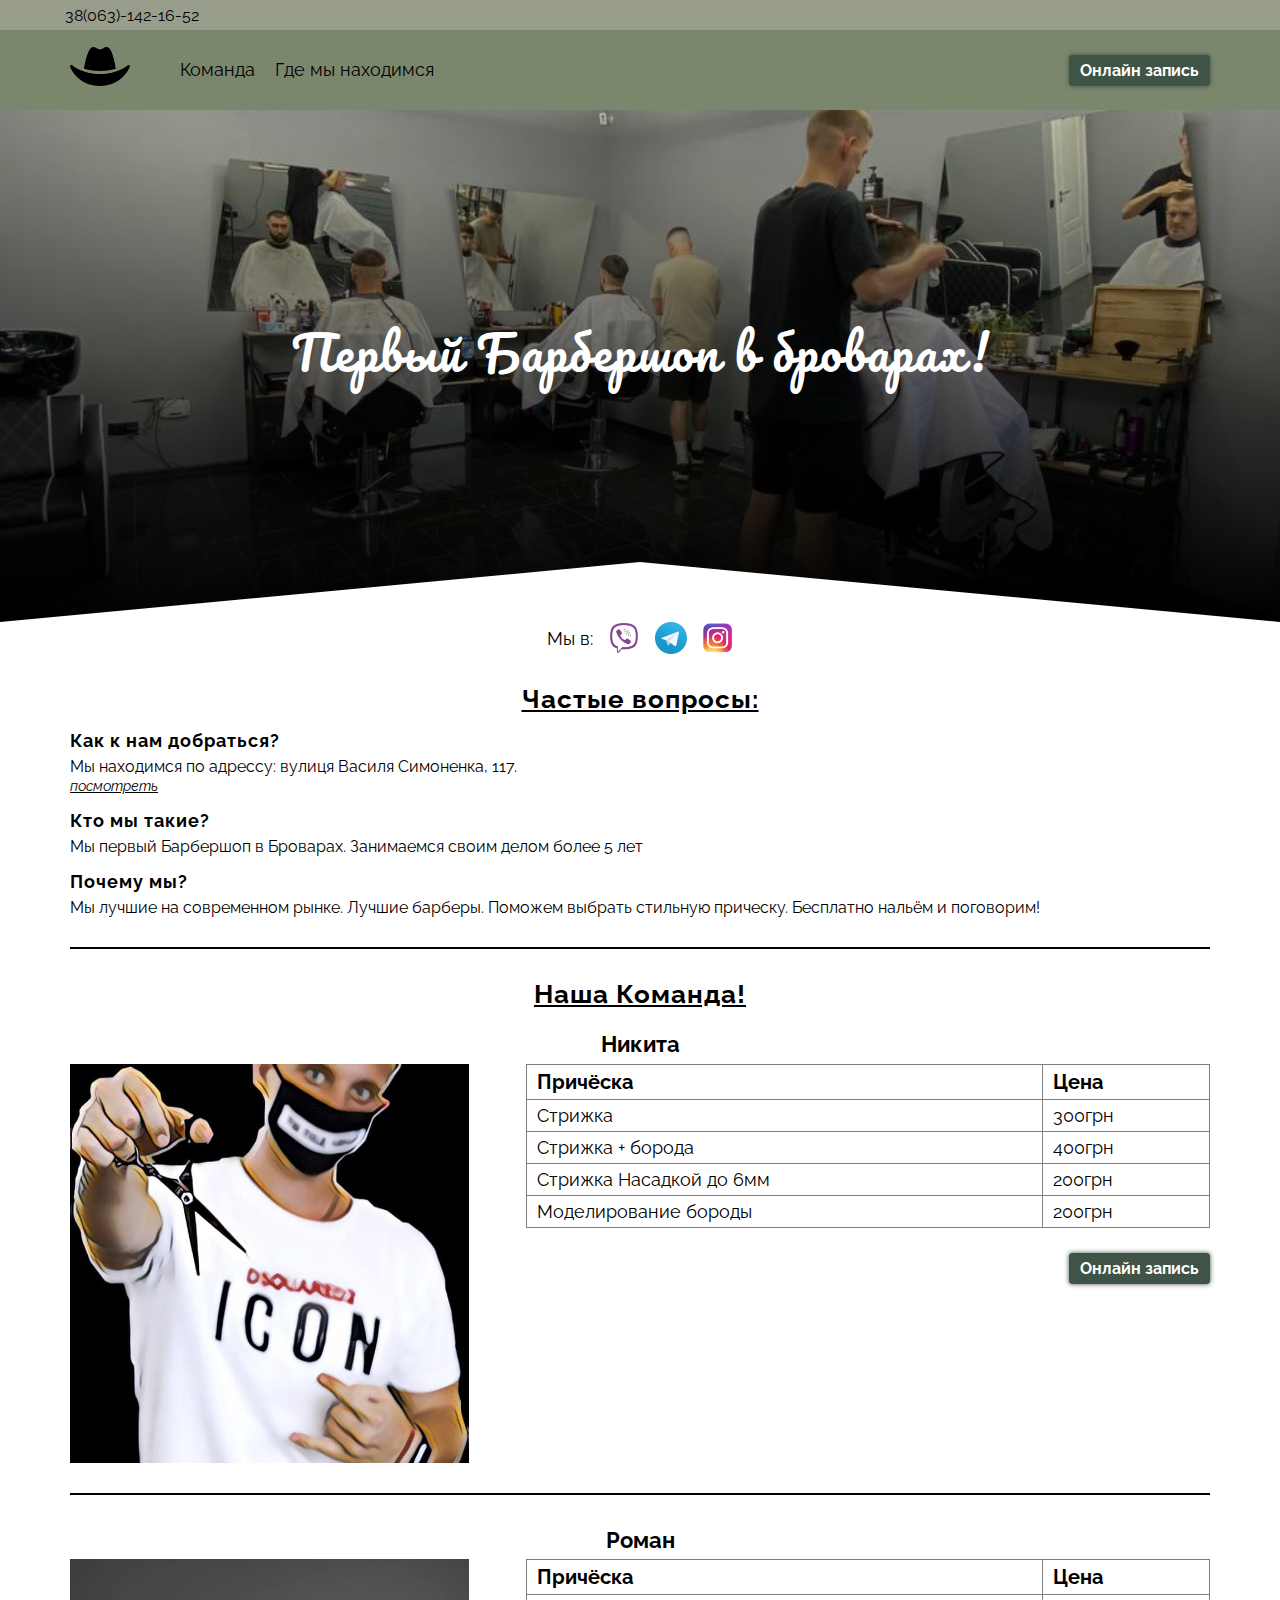
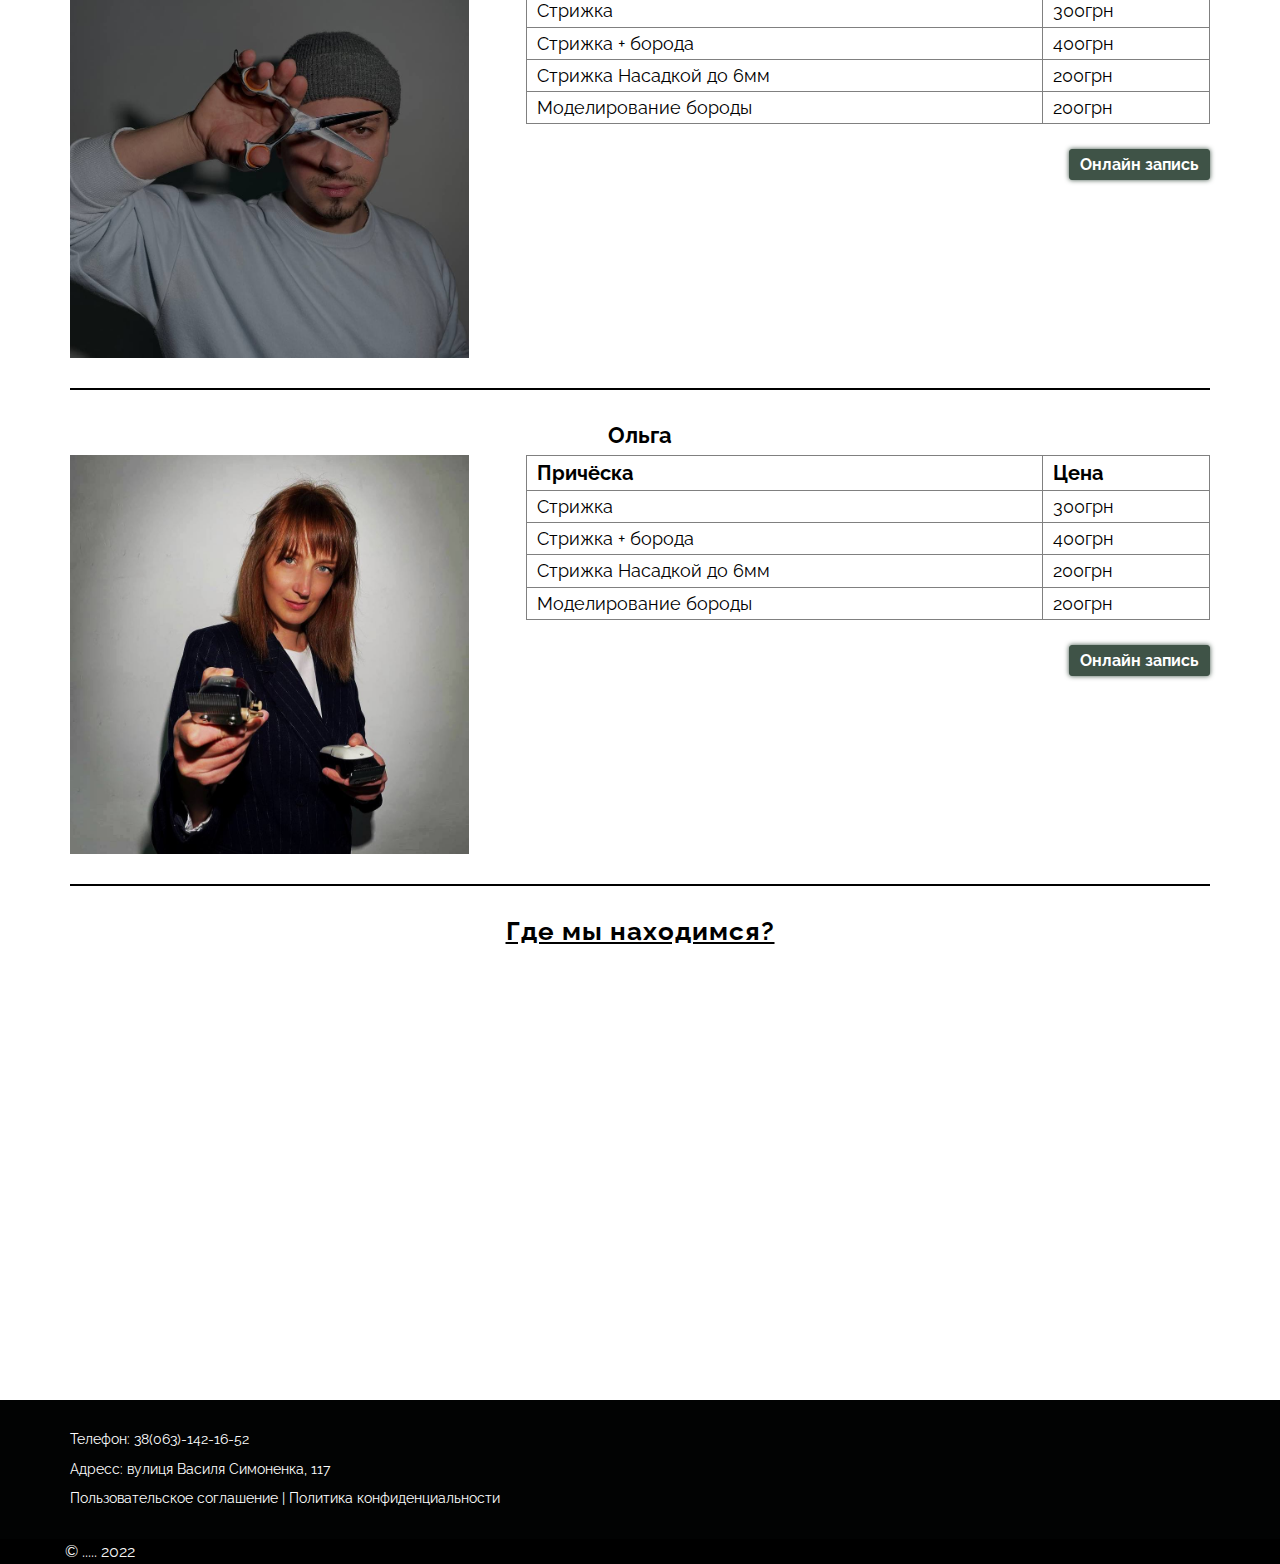
==== commit 9aaaf282: "thirdd commit" ====
--- a/index.html
+++ b/index.html
@@ -70,7 +70,7 @@
                     <a href="viber://chat?number=%2B380631421652">
                         <img src="img/viber-logo.png">
                     </a>
-                    <a href="viber://chat?number=%2B380631421652">
+                    <a href="https://t.me/Zinchenko_Official">
                         <img src="img/telegram-logo.png">
                     </a>
                     <a href="https://www.instagram.com/art.barbersh0p/">
@@ -294,7 +294,7 @@
                         <div class="staff__name">Ольга</div>
                         <div class="staff__info">
                             <div class="staff__photo">
-                                <img src="img/staff/staff1/staff1.jpg" alt="">
+                                <img src="img/staff/staff3/staff3.jpg" alt="">
                             </div>    
 
                             <div class="staff__flexwrap">
--- a/css/styles.css
+++ b/css/styles.css
@@ -285,9 +285,9 @@
   justify-content: center;
 
   background: linear-gradient(rgba(0, 0, 0, 0.2), rgba(0, 0, 0, 1.7)),
-    url("../img/background-hd.png");
+    url("../img/photo_2022-06-11_21-56-56.jpg");
   background: -webkit-linear-gradient(rgba(0, 0, 0, 0.2), rgba(0, 0, 0, 1.7)),
-    url("../img/background-hd.png");
+    url("../img/photo_2022-06-11_21-56-56.jpg");
   background-size: cover;
 
   -webkit-background-size: cover;
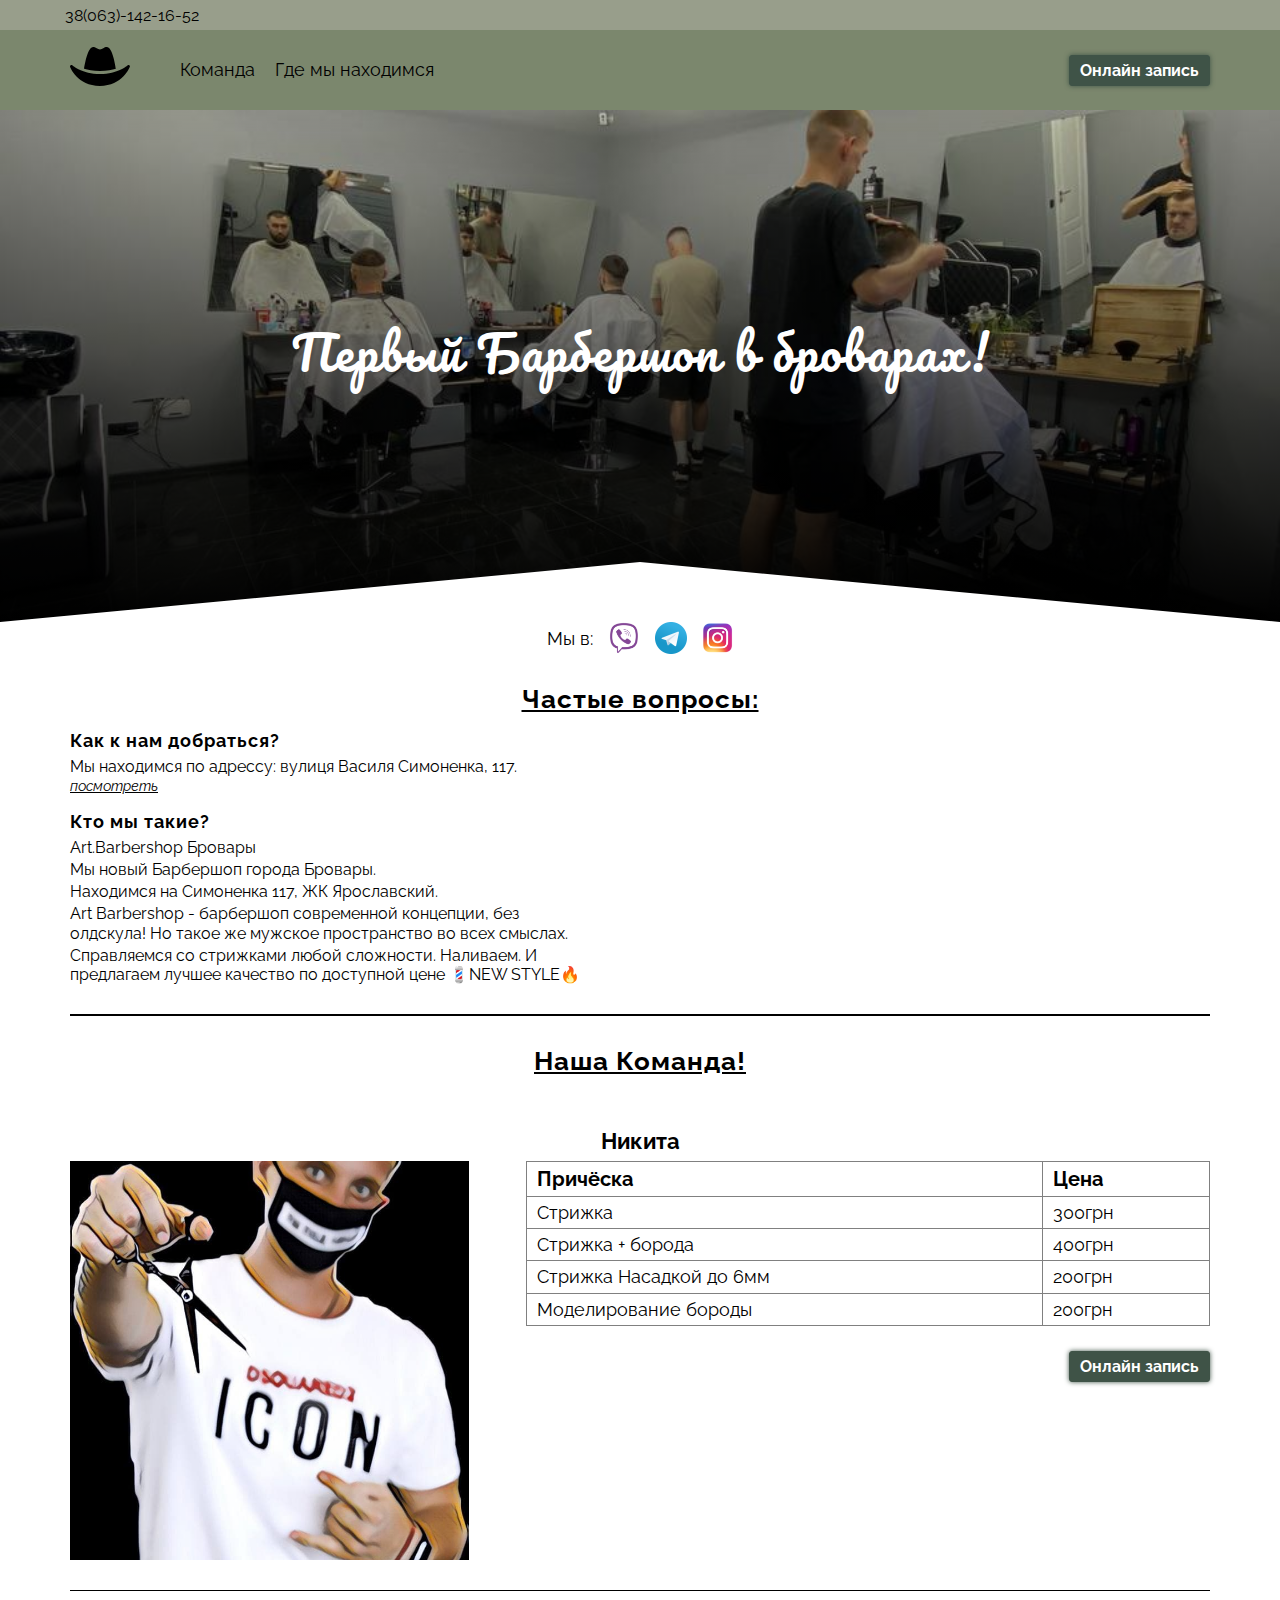
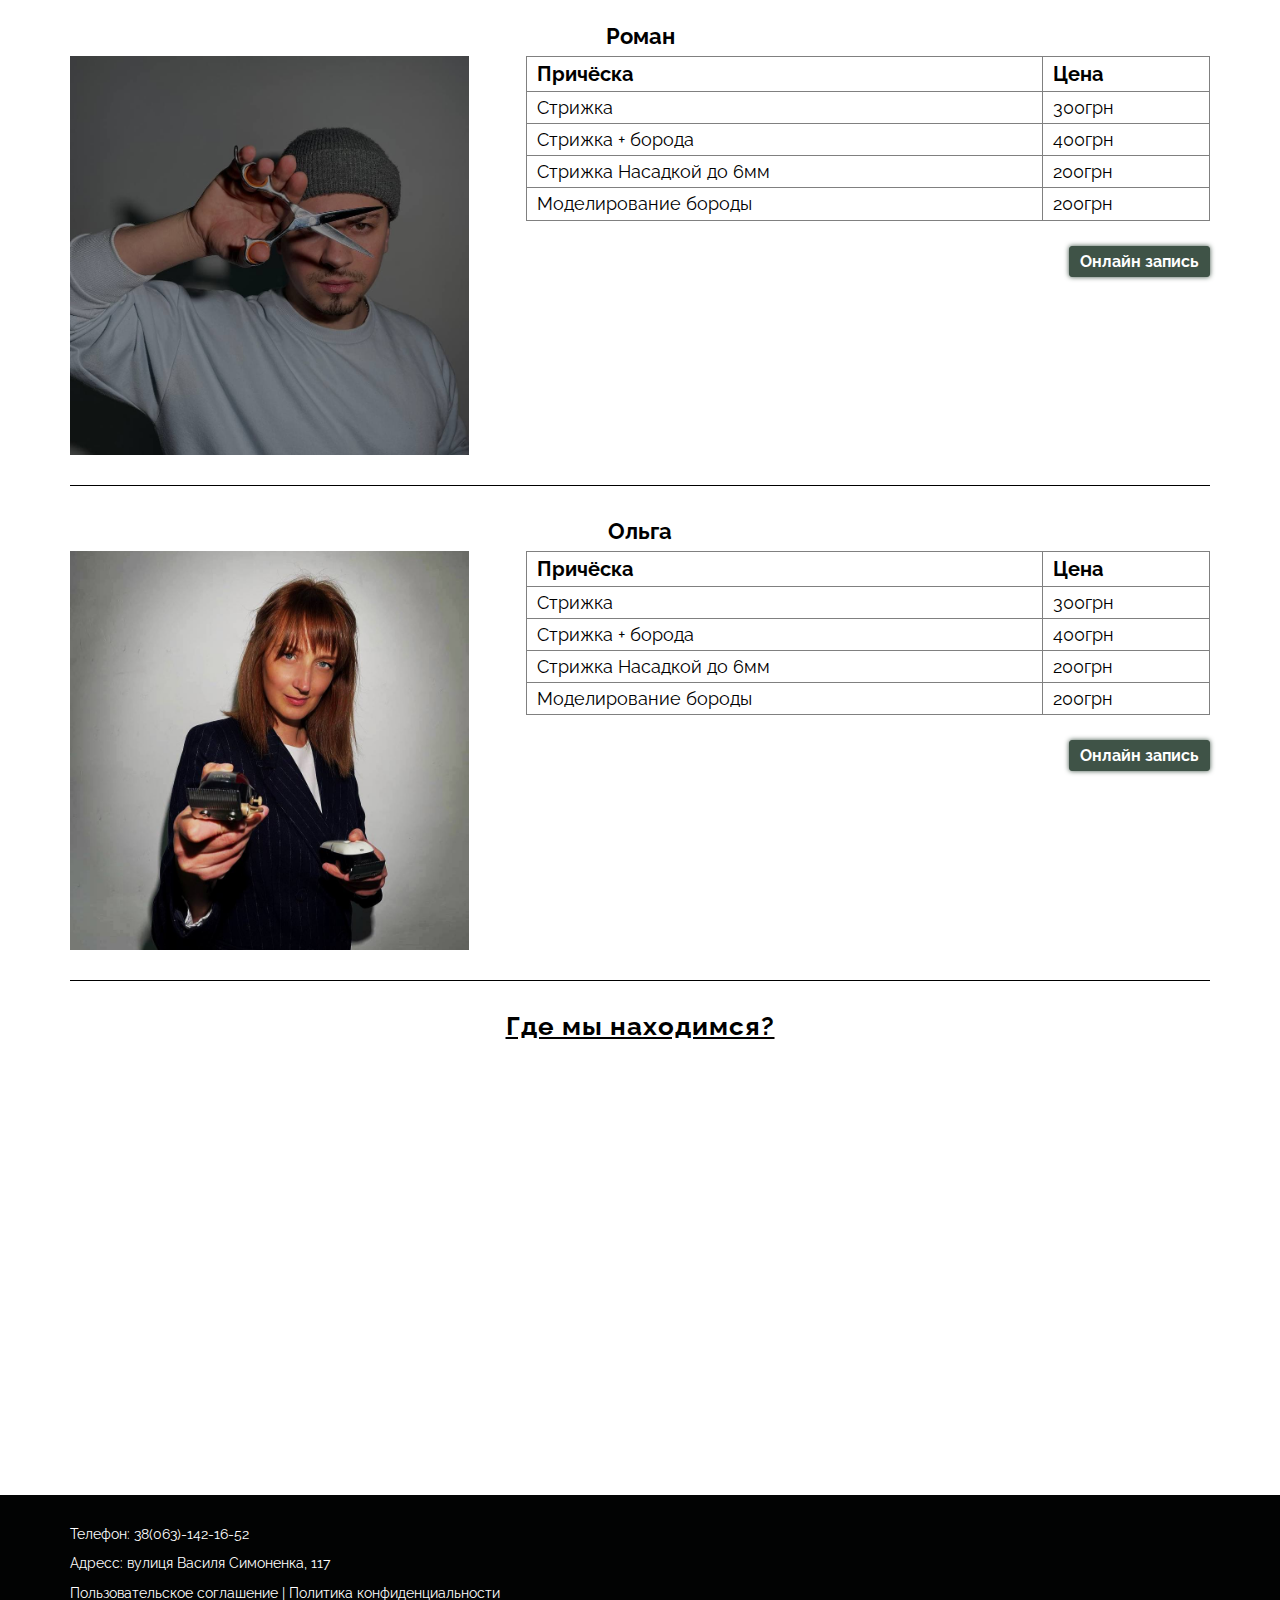
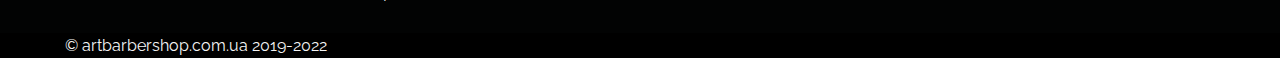
==== commit 7c6b4083: "fourth commit" ====
--- a/index.html
+++ b/index.html
@@ -70,7 +70,7 @@
                     <a href="viber://chat?number=%2B380631421652">
                         <img src="img/viber-logo.png">
                     </a>
-                    <a href="https://t.me/Zinchenko_Official">
+                    <a href="https://t.me/ARTBARBERSH0P">
                         <img src="img/telegram-logo.png">
                     </a>
                     <a href="https://www.instagram.com/art.barbersh0p/">
@@ -89,12 +89,13 @@
 
                     <span class="info__item">
                         <h2>Кто мы такие?</h2>
-                        <h3>Мы первый Барбершоп в Броварах. Занимаемся своим делом более 5 лет</h3>
-                    </span>
-
-                    <span class="info__item">
-                        <h2>Почему мы?</h2>
-                        <h3>Мы лучшие на современном рынке. Лучшие барберы. Поможем выбрать стильную прическу. Бесплатно нальём и поговорим!</h3>
+                        <h3>
+                            <p>Art.Barbershop Бровары</p>
+                            <p>Мы новый Барбершоп города Бровары.</p>
+                            <p>Находимся на Симоненка 117, ЖК Ярославский.</p>
+                            <p>Art Barbershop - барбершоп современной концепции, без олдскула! Но такое же мужское пространство во всех смыслах.</p>
+                            <p>Справляемся со стрижками любой сложности. Наливаем. И предлагаем лучшее качество по доступной цене 💈NEW STYLE🔥</p>
+                        </h3>
                     </span>
 
             </section>
@@ -397,12 +398,12 @@
         <div class="container footer__wrapper">
             <p>Телефон: <a class="tel__data"></a></p>
             <p>Адресс: вулиця Василя Симоненка, 117</p>
-            <p><a href="">Пользовательское соглашение</a> | <a href="">Политика конфиденциальности</a></p>
+            <p><a href="users.html">Пользовательское соглашение</a> | <a href="privacy.html">Политика конфиденциальности</a></p>
         </div>
     </footer>
     <div class="footer__copyright">
         <div class="footer__copyright-wrapper">
-            <a>© ..... 2022</a>
+            <a>© artbarbershop.com.ua 2019-2022</a>
         </div>
     </div>
 
--- a/css/styles.css
+++ b/css/styles.css
@@ -370,6 +370,11 @@
   margin-top: 5px;
   font-size: 16px;
   font-weight: 400;
+  line-height: 120%;
+  max-width: 520px;
+}
+.info__item h3 > :not(:last-child) {
+  margin-bottom: 3px;
 }
 .info__item a {
   text-decoration: underline;
@@ -380,8 +385,7 @@
 /* service */ /* service */ /* service */ /* service */ /* service */ /* service */ /* service */ /* service */
 
 .service {
-  padding: 30px 0;
-  border-bottom: 2px solid var(--primary);
+  padding: 30px 0 0 0;
 }
 .title {
   font-size: 26px;
@@ -399,11 +403,11 @@
   display: flex;
   flex-direction: column;
 }
-.staff:not(:last-child) {
+.staff {
   padding-bottom: 30px;
-  border-bottom: 2px solid var(--primary);
-}
-.staff:not(:first-child) {
+  border-bottom: 1px solid var(--primary);
+}
+.staff {
   padding-top: 30px;
 }
 
